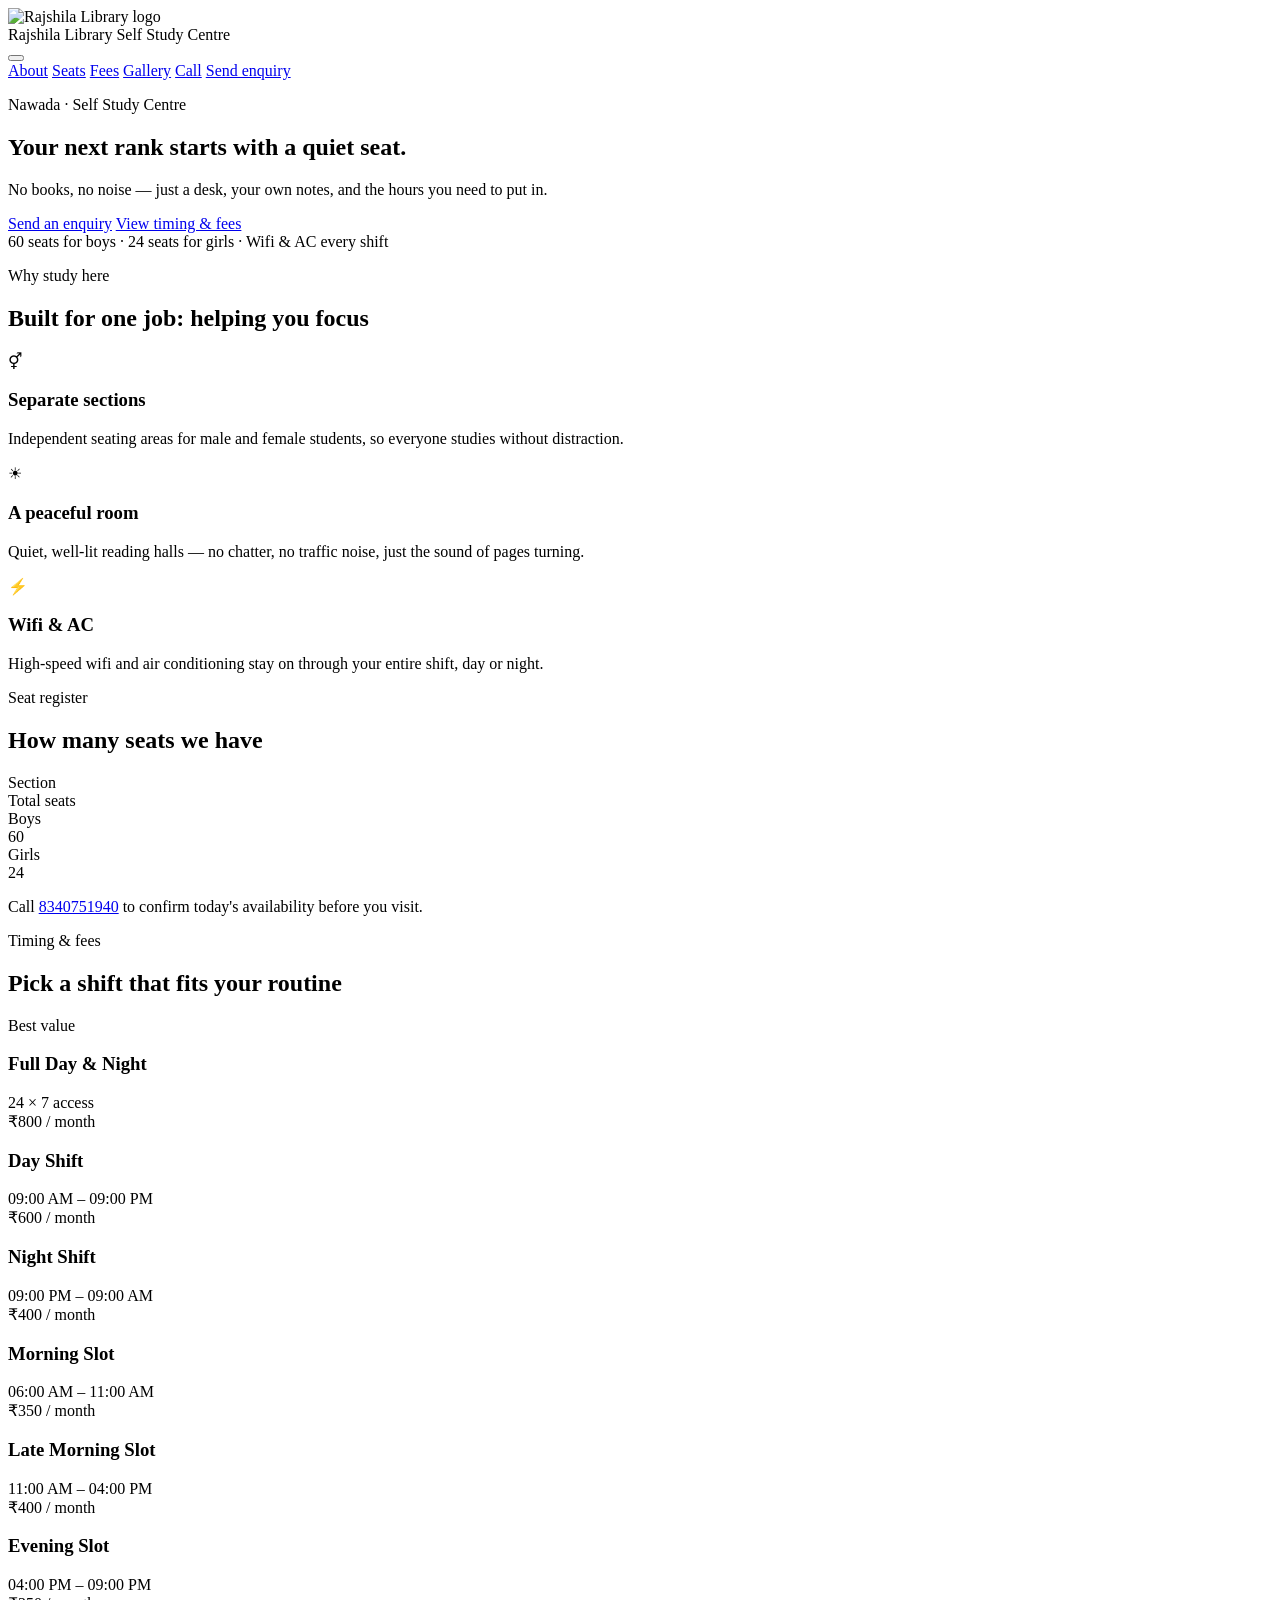
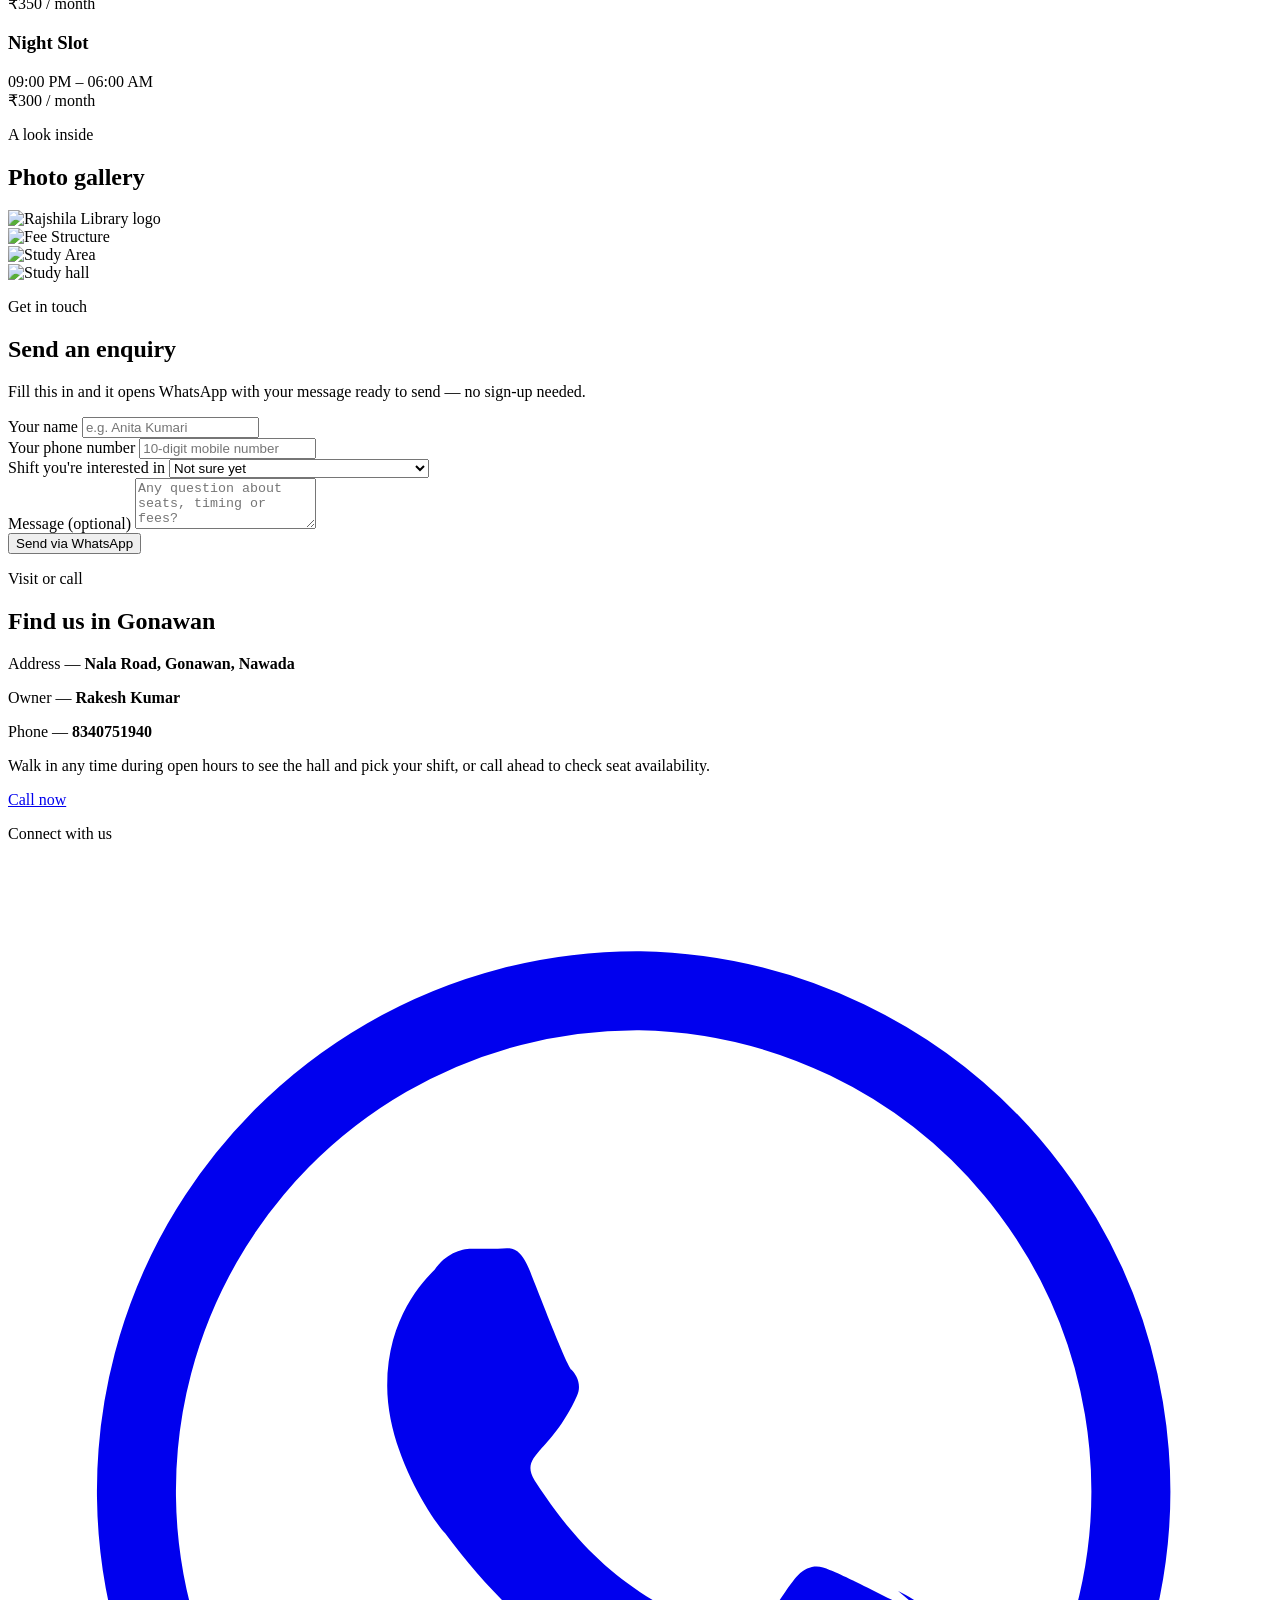
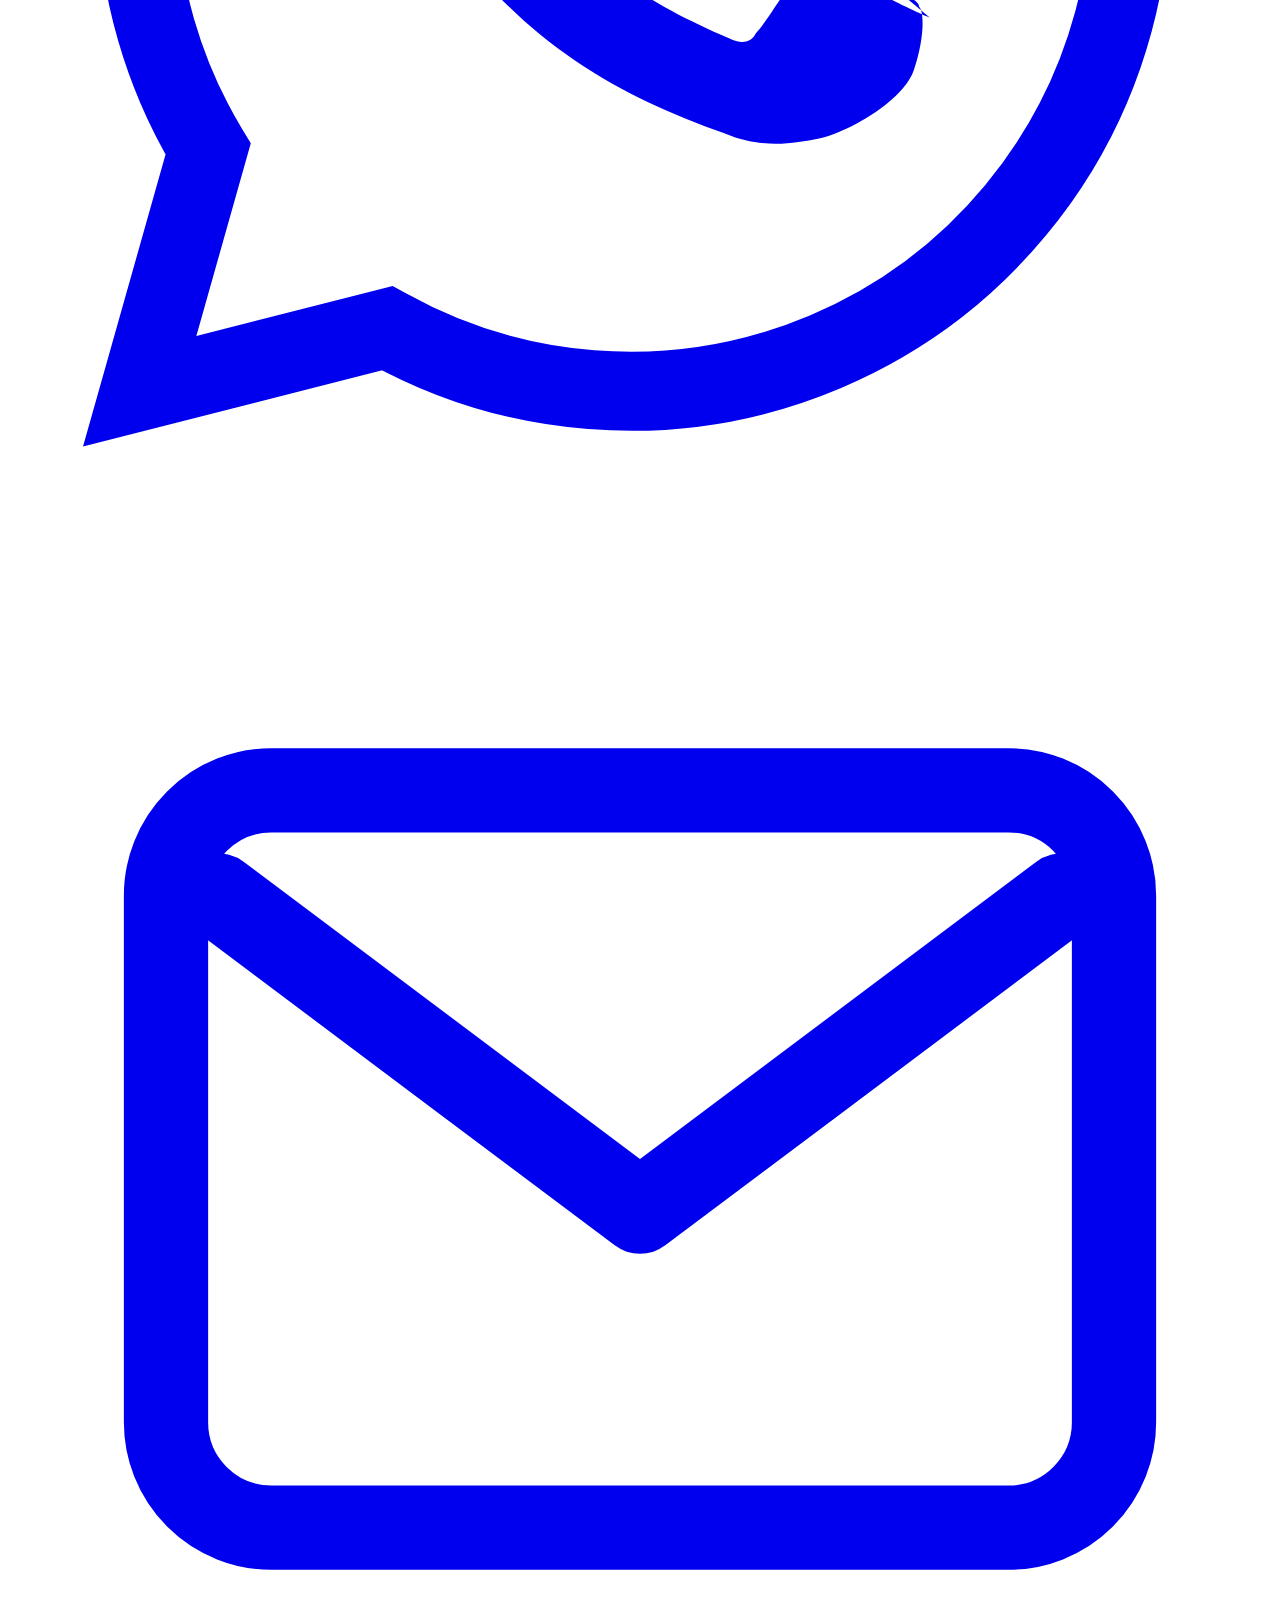
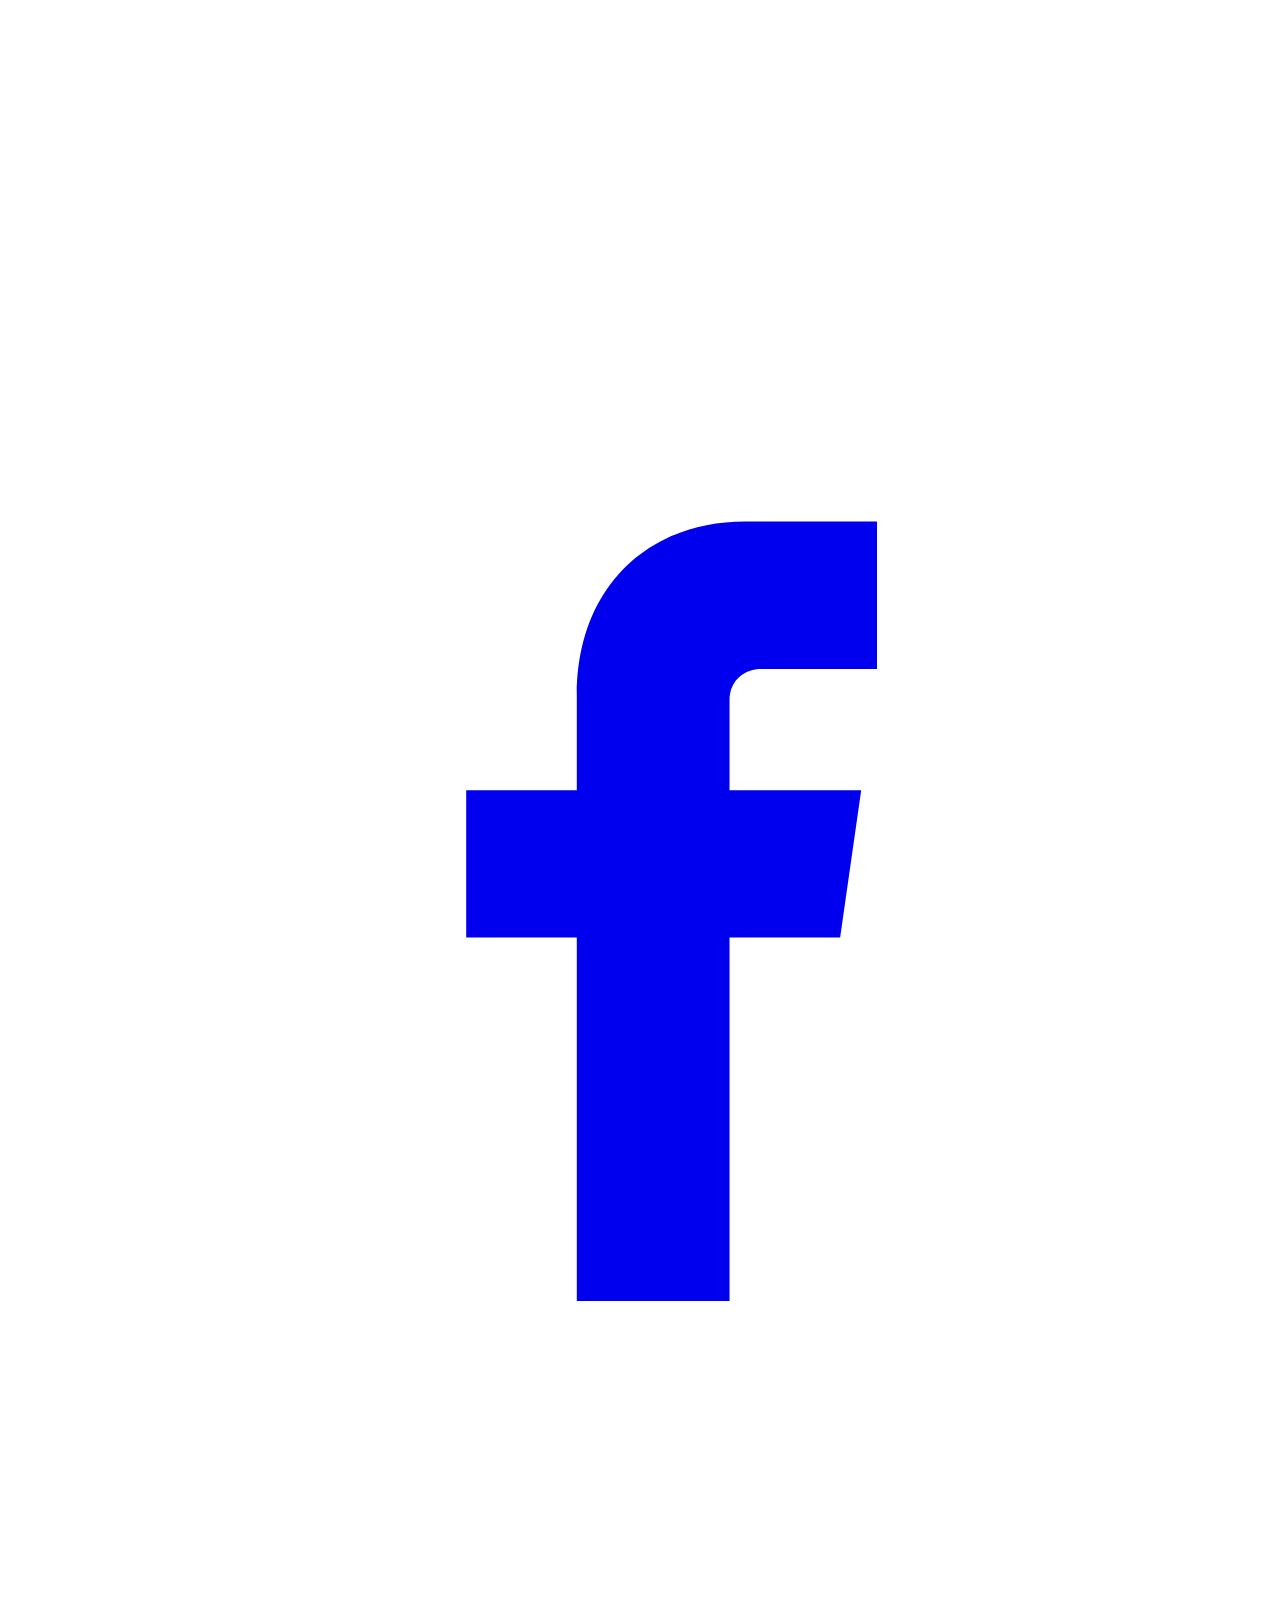
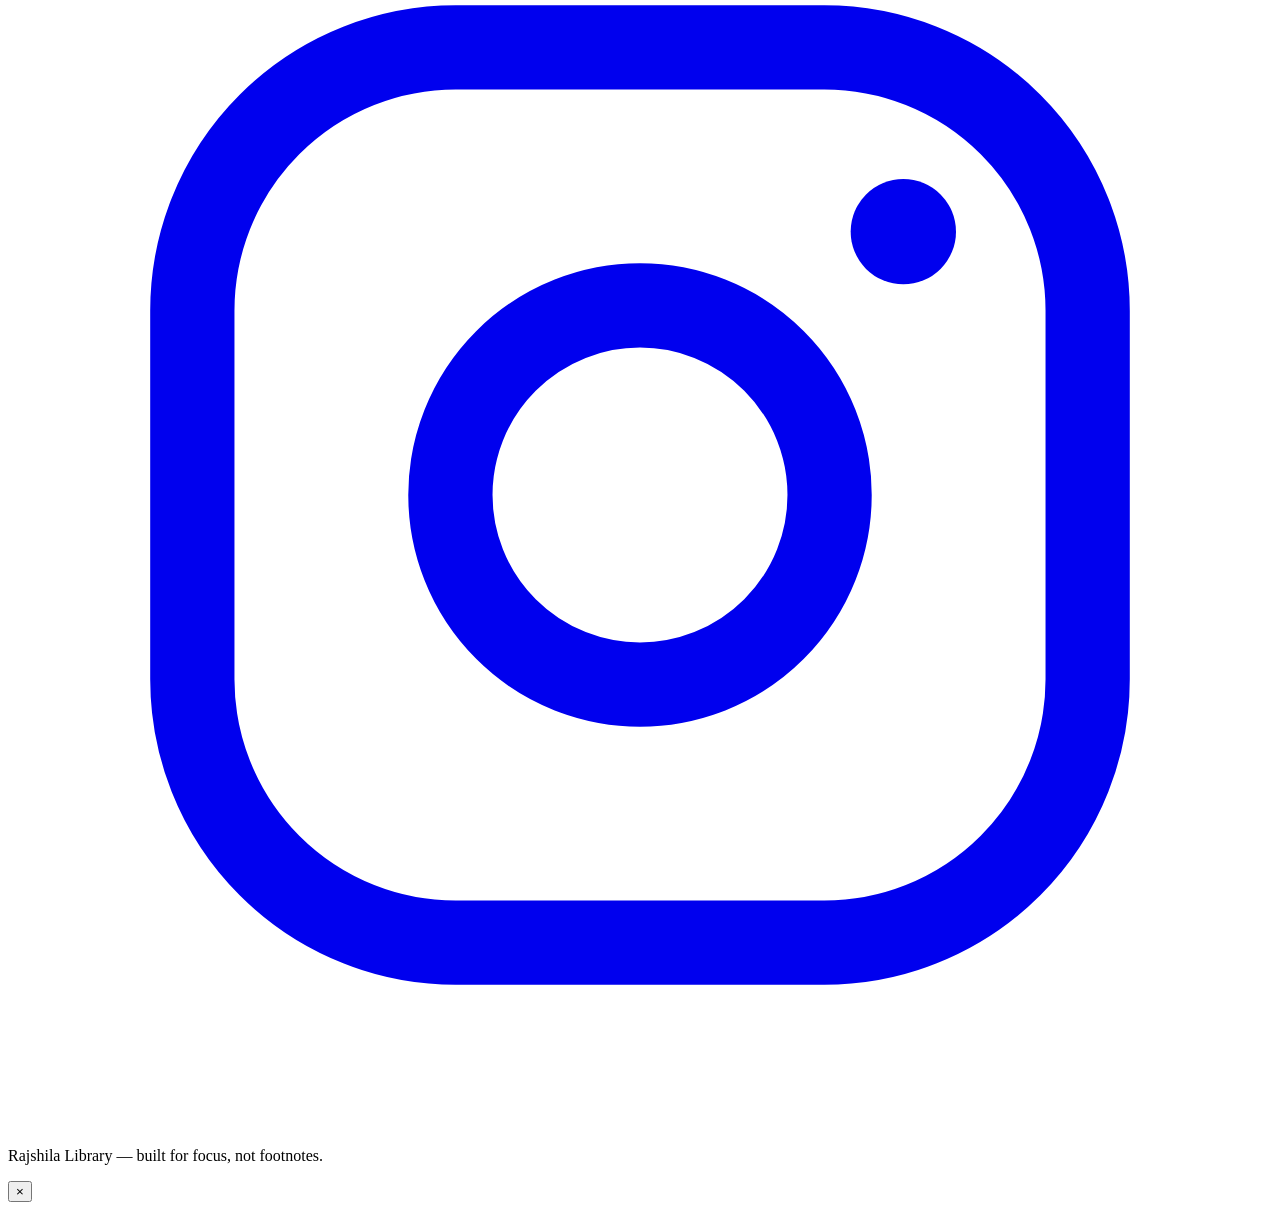
==== index.html @ 410b5708 "added index.html" ====
<!DOCTYPE html>
<html lang="en">
<head>
<meta charset="UTF-8">
<meta name="viewport" content="width=device-width, initial-scale=1.0">
<title>Rajshila Library — Self Study Centre, Nawada</title>

<meta name="description" content="Rajshila Library is a self-study centre on Nala Road, Gonawan, Nawada — separate sections for boys and girls, high-speed wifi, AC, and flexible hourly/monthly seating plans.">
<meta property="og:title" content="Rajshila Library — Self Study Centre, Nawada">
<meta property="og:description" content="Self-study centre in Nawada with separate boys/girls sections, wifi and AC. Seats from ₹300/month.">
<meta property="og:image" content="https://res.cloudinary.com/djsmnagvz/image/upload/v1782027560/IMG_20260621_130507_ysxnfb.png">
<meta property="og:type" content="website">

<script type="application/ld+json">
{
  "@context": "https://schema.org",
  "@type": "LocalBusiness",
  "name": "Rajshila Library",
  "image": "https://res.cloudinary.com/djsmnagvz/image/upload/v1782027560/IMG_20260621_130507_ysxnfb.png",
  "description": "Self-study centre with separate seating for boys and girls, high-speed wifi, and air conditioning.",
  "address": {
    "@type": "PostalAddress",
    "streetAddress": "Nala Road, Gonawan",
    "addressLocality": "Nawada",
    "addressRegion": "Bihar",
    "addressCountry": "IN"
  },
  "telephone": "+918340751940",
  "priceRange": "₹300–₹800"
}
</script>

<link rel="stylesheet" href="style.css">
</head>
<body>

<div class="bg-decor" aria-hidden="true">
  <span class="blob blob-blue"></span>
  <span class="blob blob-purple"></span>
  <span class="blob blob-green"></span>
</div>

<header class="site-header">
  <div class="wrap header-inner">
    <div class="brand">
      <img class="logo-img" src="https://res.cloudinary.com/djsmnagvz/image/upload/v1782027560/IMG_20260621_130507_ysxnfb.png" alt="Rajshila Library logo">
      <div class="brand-text">
        <span class="brand-name">Rajshila Library</span>
        <span class="brand-sub">Self Study Centre</span>
      </div>
    </div>

    <button class="nav-toggle" id="navToggle" aria-label="Open menu" aria-expanded="false">
      <span></span><span></span><span></span>
    </button>

    <nav class="main-nav" id="mainNav">
      <a href="#about">About</a>
      <a href="#seats">Seats</a>
      <a href="#fees">Fees</a>
      <a href="#gallery">Gallery</a>
      <a class="call-btn" href="tel:8340751940">Call</a>
      <a class="nav-cta" href="#enquiry">Send enquiry</a>
    </nav>
  </div>
</header>

<section class="hero">
  <div class="wrap hero-inner">
    <p class="eyebrow reveal">Nawada &middot; Self Study Centre</p>

    <h1 class="reveal" style="transition-delay:.05s">
      Your next rank starts with
      <span class="gradient-text">a quiet seat.</span>
    </h1>

    <p class="hero-sub reveal" style="transition-delay:.12s">
      No books, no noise &mdash; just a desk, your own notes, and the hours you need to put in.
    </p>

    <div class="hero-actions reveal" style="transition-delay:.18s">
      <a class="cta" href="#enquiry">Send an enquiry</a>
      <a class="cta cta-ghost" href="#fees">View timing &amp; fees</a>
    </div>

    <div class="trust-strip reveal" style="transition-delay:.24s">
      <span>60 seats for boys</span>
      <span class="dot">&middot;</span>
      <span>24 seats for girls</span>
      <span class="dot">&middot;</span>
      <span>Wifi &amp; AC every shift</span>
    </div>
  </div>
</section>

<section id="about">
  <div class="wrap">
    <div class="section-head reveal">
      <p class="eyebrow">Why study here</p>
      <h2>Built for one job: helping you focus</h2>
    </div>
    <div class="features">
      <div class="feature reveal">
        <span class="glyph" aria-hidden="true">&#9893;</span>
        <h3>Separate sections</h3>
        <p>Independent seating areas for male and female students, so everyone studies without distraction.</p>
      </div>
      <div class="feature reveal" style="transition-delay:.08s">
        <span class="glyph" aria-hidden="true">&#9728;</span>
        <h3>A peaceful room</h3>
        <p>Quiet, well-lit reading halls &mdash; no chatter, no traffic noise, just the sound of pages turning.</p>
      </div>
      <div class="feature reveal" style="transition-delay:.16s">
        <span class="glyph" aria-hidden="true">&#9889;</span>
        <h3>Wifi &amp; AC</h3>
        <p>High-speed wifi and air conditioning stay on through your entire shift, day or night.</p>
      </div>
    </div>
  </div>
</section>

<section id="seats" class="alt-bg">
  <div class="wrap">
    <div class="section-head reveal">
      <p class="eyebrow">Seat register</p>
      <h2>How many seats we have</h2>
    </div>
    <div class="register reveal">
      <div class="register-head">
        <div>Section</div>
        <div>Total seats</div>
      </div>
      <div class="register-row">
        <div class="who"><span class="who-dot dot-blue"></span>Boys</div>
        <div class="num">60</div>
      </div>
      <div class="register-row">
        <div class="who"><span class="who-dot dot-purple"></span>Girls</div>
        <div class="num">24</div>
      </div>
    </div>
    <p class="register-note">Call <a href="tel:8340751940">8340751940</a> to confirm today's availability before you visit.</p>
  </div>
</section>

<section id="fees">
  <div class="wrap">
    <div class="section-head reveal">
      <p class="eyebrow">Timing &amp; fees</p>
      <h2>Pick a shift that fits your routine</h2>
    </div>
    <div class="fees-grid">
      <div class="admit-card featured reveal">
        <span class="tag">Best value</span>
        <h3>Full Day &amp; Night</h3>
        <span class="time">24 &times; 7 access</span>
        <div class="price">&#8377;800<span> / month</span></div>
      </div>
      <div class="admit-card reveal" style="transition-delay:.04s">
        <h3>Day Shift</h3>
        <span class="time">09:00 AM &ndash; 09:00 PM</span>
        <div class="price">&#8377;600<span> / month</span></div>
      </div>
      <div class="admit-card reveal" style="transition-delay:.08s">
        <h3>Night Shift</h3>
        <span class="time">09:00 PM &ndash; 09:00 AM</span>
        <div class="price">&#8377;400<span> / month</span></div>
      </div>
      <div class="admit-card reveal" style="transition-delay:.12s">
        <h3>Morning Slot</h3>
        <span class="time">06:00 AM &ndash; 11:00 AM</span>
        <div class="price">&#8377;350<span> / month</span></div>
      </div>
      <div class="admit-card reveal" style="transition-delay:.16s">
        <h3>Late Morning Slot</h3>
        <span class="time">11:00 AM &ndash; 04:00 PM</span>
        <div class="price">&#8377;400<span> / month</span></div>
      </div>
      <div class="admit-card reveal" style="transition-delay:.2s">
        <h3>Evening Slot</h3>
        <span class="time">04:00 PM &ndash; 09:00 PM</span>
        <div class="price">&#8377;350<span> / month</span></div>
      </div>
      <div class="admit-card reveal" style="transition-delay:.24s">
        <h3>Night Slot</h3>
        <span class="time">09:00 PM &ndash; 06:00 AM</span>
        <div class="price">&#8377;300<span> / month</span></div>
      </div>
    </div>
  </div>
</section>

<section id="gallery" class="alt-bg">
  <div class="wrap">
    <div class="section-head reveal">
      <p class="eyebrow">A look inside</p>
      <h2>Photo gallery</h2>
    </div>
    <div class="gallery-grid">
      <div class="gallery-item reveal">
        <img src="https://res.cloudinary.com/djsmnagvz/image/upload/v1782027560/IMG_20260621_130507_ysxnfb.png" alt="Rajshila Library logo">
      </div>
      
      <div class="gallery-item">
      <img src="https://res.cloudinary.com/djsmnagvz/image/upload/v1782027560/IMG_20260621_130728_tbbjml.jpg" alt="Fee Structure">
      </div>
      
      <div class="gallery-item">
      <img src="https://res.cloudinary.com/djsmnagvz/image/upload/v1782029126/IMG_20260621_133235_wfstyn.jpg" alt="Study Area">
      </div>
      
      <div class="gallery-item">
      <img src="https://res.cloudinary.com/djsmnagvz/image/upload/v1782029126/IMG_20260621_132923_i2meen.jpg" alt="Study hall">
      </div>
    </div>
  </div>
</section>

<section id="enquiry">
  <div class="wrap">
    <div class="section-head reveal">
      <p class="eyebrow">Get in touch</p>
      <h2>Send an enquiry</h2>
      <p class="section-sub">Fill this in and it opens WhatsApp with your message ready to send &mdash; no sign-up needed.</p>
    </div>

    <form class="enquiry-form reveal" id="enquiryForm" novalidate>
      <div class="form-row two-col">
        <div class="field">
          <label for="fName">Your name</label>
          <input type="text" id="fName" name="name" required placeholder="e.g. Anita Kumari">
          <span class="field-error" id="errName"></span>
        </div>
        <div class="field">
          <label for="fPhone">Your phone number</label>
          <input type="tel" id="fPhone" name="phone" required placeholder="10-digit mobile number">
          <span class="field-error" id="errPhone"></span>
        </div>
      </div>

      <div class="field">
        <label for="fShift">Shift you're interested in</label>
        <select id="fShift" name="shift">
          <option value="Not sure yet">Not sure yet</option>
          <option value="Full Day & Night (24x7) - Rs 800">Full Day &amp; Night (24x7) &mdash; &#8377;800</option>
          <option value="Day Shift (9AM-9PM) - Rs 600">Day Shift (9AM&ndash;9PM) &mdash; &#8377;600</option>
          <option value="Night Shift (9PM-9AM) - Rs 400">Night Shift (9PM&ndash;9AM) &mdash; &#8377;400</option>
          <option value="Morning Slot (6AM-11AM) - Rs 350">Morning Slot (6AM&ndash;11AM) &mdash; &#8377;350</option>
          <option value="Late Morning Slot (11AM-4PM) - Rs 400">Late Morning Slot (11AM&ndash;4PM) &mdash; &#8377;400</option>
          <option value="Evening Slot (4PM-9PM) - Rs 350">Evening Slot (4PM&ndash;9PM) &mdash; &#8377;350</option>
          <option value="Night Slot (9PM-6AM) - Rs 300">Night Slot (9PM&ndash;6AM) &mdash; &#8377;300</option>
        </select>
      </div>

      <div class="field">
        <label for="fMessage">Message (optional)</label>
        <textarea id="fMessage" name="message" rows="3" placeholder="Any question about seats, timing or fees?"></textarea>
      </div>

      <button type="submit" class="cta" id="enquirySubmit">Send via WhatsApp</button>
      <p class="form-note" id="formNote"></p>
    </form>
  </div>
</section>

<section id="contact" class="alt-bg">
  <div class="wrap">
    <div class="contact-box reveal">
      <div class="contact-grid">
        <div>
          <p class="eyebrow contact-eyebrow">Visit or call</p>
          <h2>Find us in Gonawan</h2>
          <p class="contact-line">Address &mdash; <b>Nala Road, Gonawan, Nawada</b></p>
          <p class="contact-line">Owner &mdash; <b>Rakesh Kumar</b></p>
          <p class="contact-line">Phone &mdash; <b>8340751940</b></p>
        </div>
        <div>
          <p class="contact-copy">
            Walk in any time during open hours to see the hall and pick your shift, or call ahead to check seat availability.
          </p>
          <a class="cta" href="tel:8340751940">Call now</a>
        </div>
      </div>

      <div class="connect-row">
        <p class="eyebrow connect-label">Connect with us</p>
        <div class="social-icons">
          <a class="social-icon whatsapp" href="https://wa.me/918340751940" target="_blank" rel="noopener" aria-label="Chat on WhatsApp" title="WhatsApp">
            <svg viewBox="0 0 24 24" fill="none" xmlns="http://www.w3.org/2000/svg"><path d="M17.5 14.4c-.3-.1-1.6-.8-1.9-.9-.2-.1-.4-.1-.6.1-.2.2-.6.9-.8 1.1-.1.2-.3.2-.5.1-1.6-.7-2.6-1.3-3.7-3-.3-.5.3-.5.8-1.6.1-.2 0-.4-.1-.5-.1-.1-.6-1.4-.8-1.9-.2-.5-.4-.4-.6-.4h-.5c-.2 0-.5.1-.7.4-.2.2-.9.9-.9 2.2s.9 2.6 1.1 2.8c1.4 1.9 3 3 5.3 3.8.7.3 1.3.2 1.8.1.5-.1 1.6-.7 1.8-1.3.2-.6.2-1.1.1-1.2 0-.1-.2-.2-.4-.3z" fill="currentColor"/><path d="M12 2.5a9.5 9.5 0 0 0-8.2 14.4L2.5 21.5l4.7-1.2A9.5 9.5 0 1 0 12 2.5z" stroke="currentColor" stroke-width="1.5"/></svg>
          </a>
          <a class="social-icon email" href="mailto:rajshilalibrary@example.com" aria-label="Send an email" title="Email">
            <svg viewBox="0 0 24 24" fill="none" xmlns="http://www.w3.org/2000/svg"><rect x="3" y="5" width="18" height="14" rx="2" stroke="currentColor" stroke-width="1.6"/><path d="M4 7l8 6 8-6" stroke="currentColor" stroke-width="1.6" stroke-linecap="round" stroke-linejoin="round"/></svg>
          </a>
          <a class="social-icon facebook" href="https://m.facebook.com/" target="_blank" rel="noopener" aria-label="Visit our Facebook page" title="Facebook">
            <svg viewBox="0 0 24 24" fill="none" xmlns="http://www.w3.org/2000/svg"><path d="M14 9h2.5V6.2H14c-1.9 0-3.2 1.3-3.2 3.3v1.8H8.7v2.8h2.1V21h2.9v-6.9h2.1l.4-2.8h-2.5V9.6c0-.4.3-.6.6-.6z" fill="currentColor"/></svg>
          </a>
          <a class="social-icon instagram" href="https://www.instagram.com/" target="_blank" rel="noopener" aria-label="Visit our Instagram profile" title="Instagram">
            <svg viewBox="0 0 24 24" fill="none" xmlns="http://www.w3.org/2000/svg"><rect x="3.5" y="3.5" width="17" height="17" rx="5" stroke="currentColor" stroke-width="1.6"/><circle cx="12" cy="12" r="3.6" stroke="currentColor" stroke-width="1.6"/><circle cx="17" cy="7" r="1" fill="currentColor"/></svg>
          </a>
        </div>
      </div>
    </div>
  </div>
</section>

<footer>
  <p>Rajshila Library &mdash; built for focus, not footnotes.</p>
</footer>

<div class="lightbox" id="lightbox">
  <button class="lightbox-close" id="lightboxClose" aria-label="Close image">&times;</button>
  <img id="lightboxImg" src="" alt="">
</div>

<script src="script.js"></script>
</body>
</html>
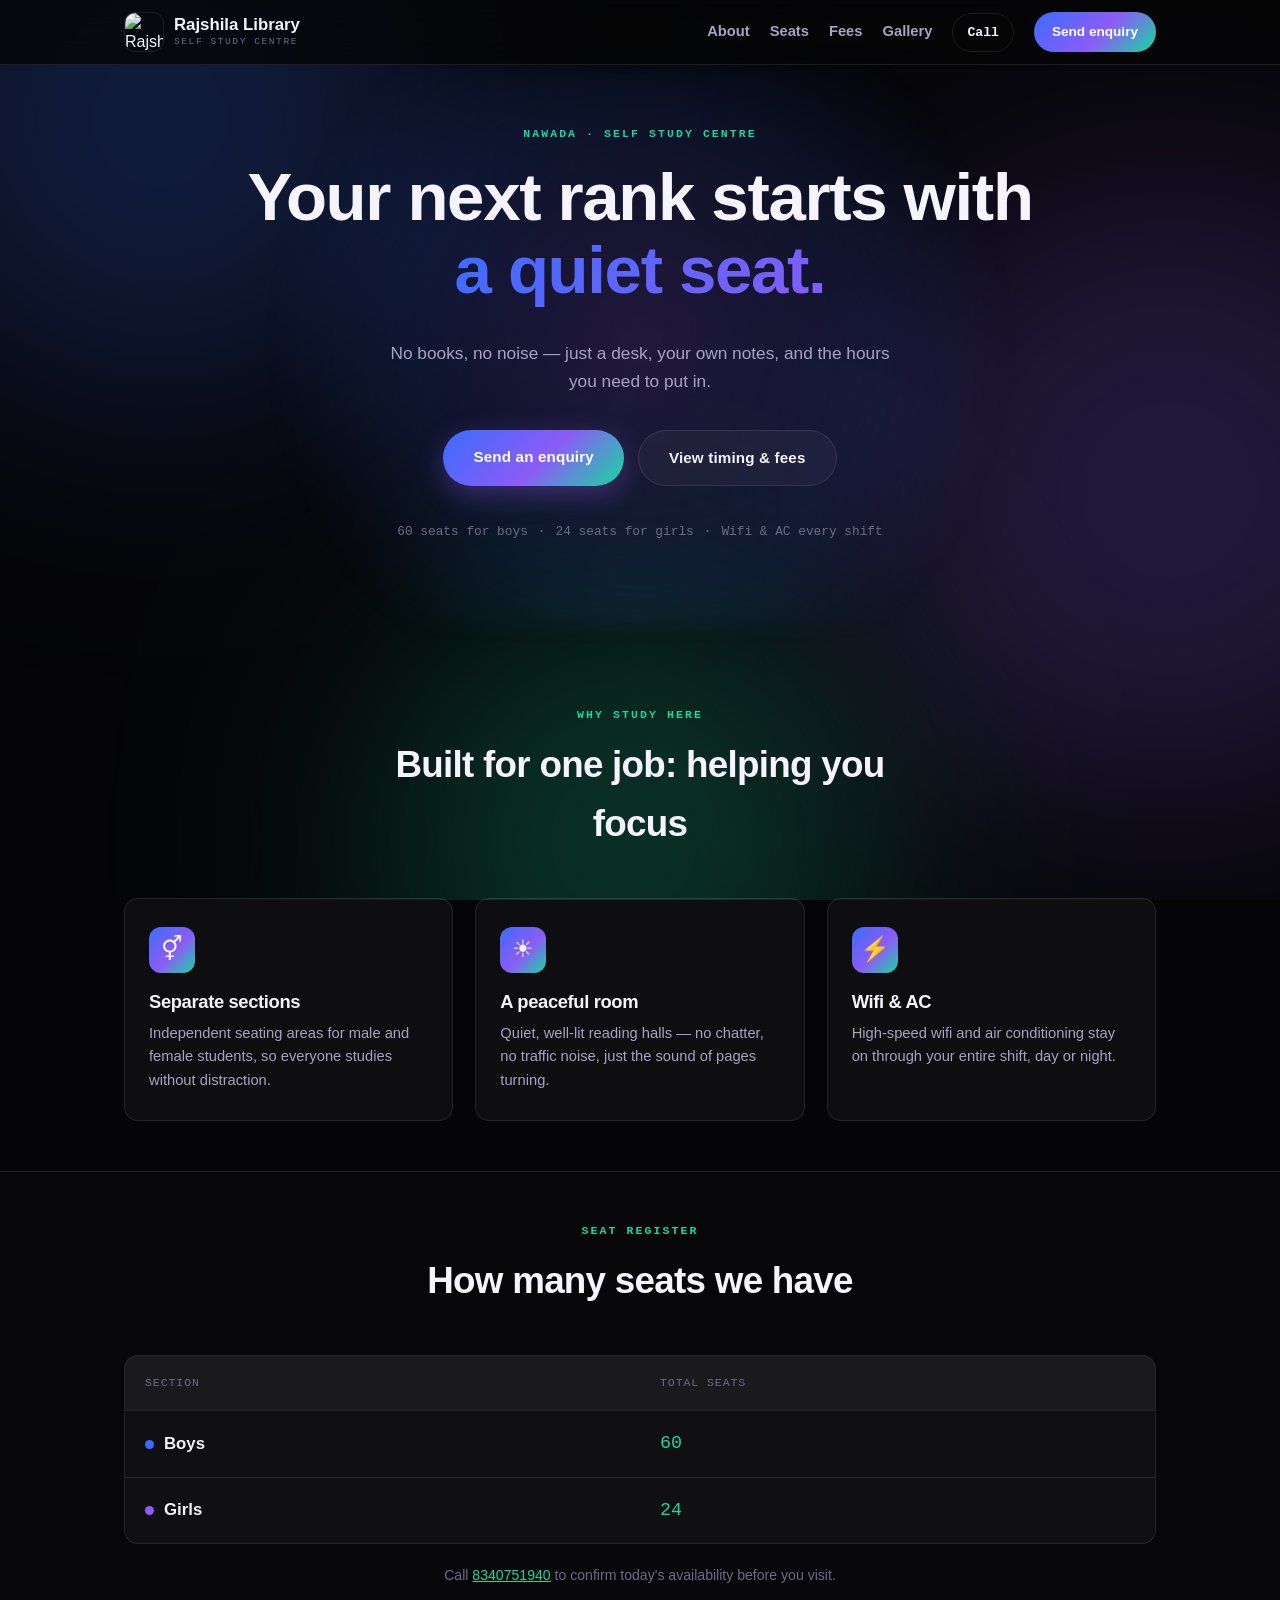
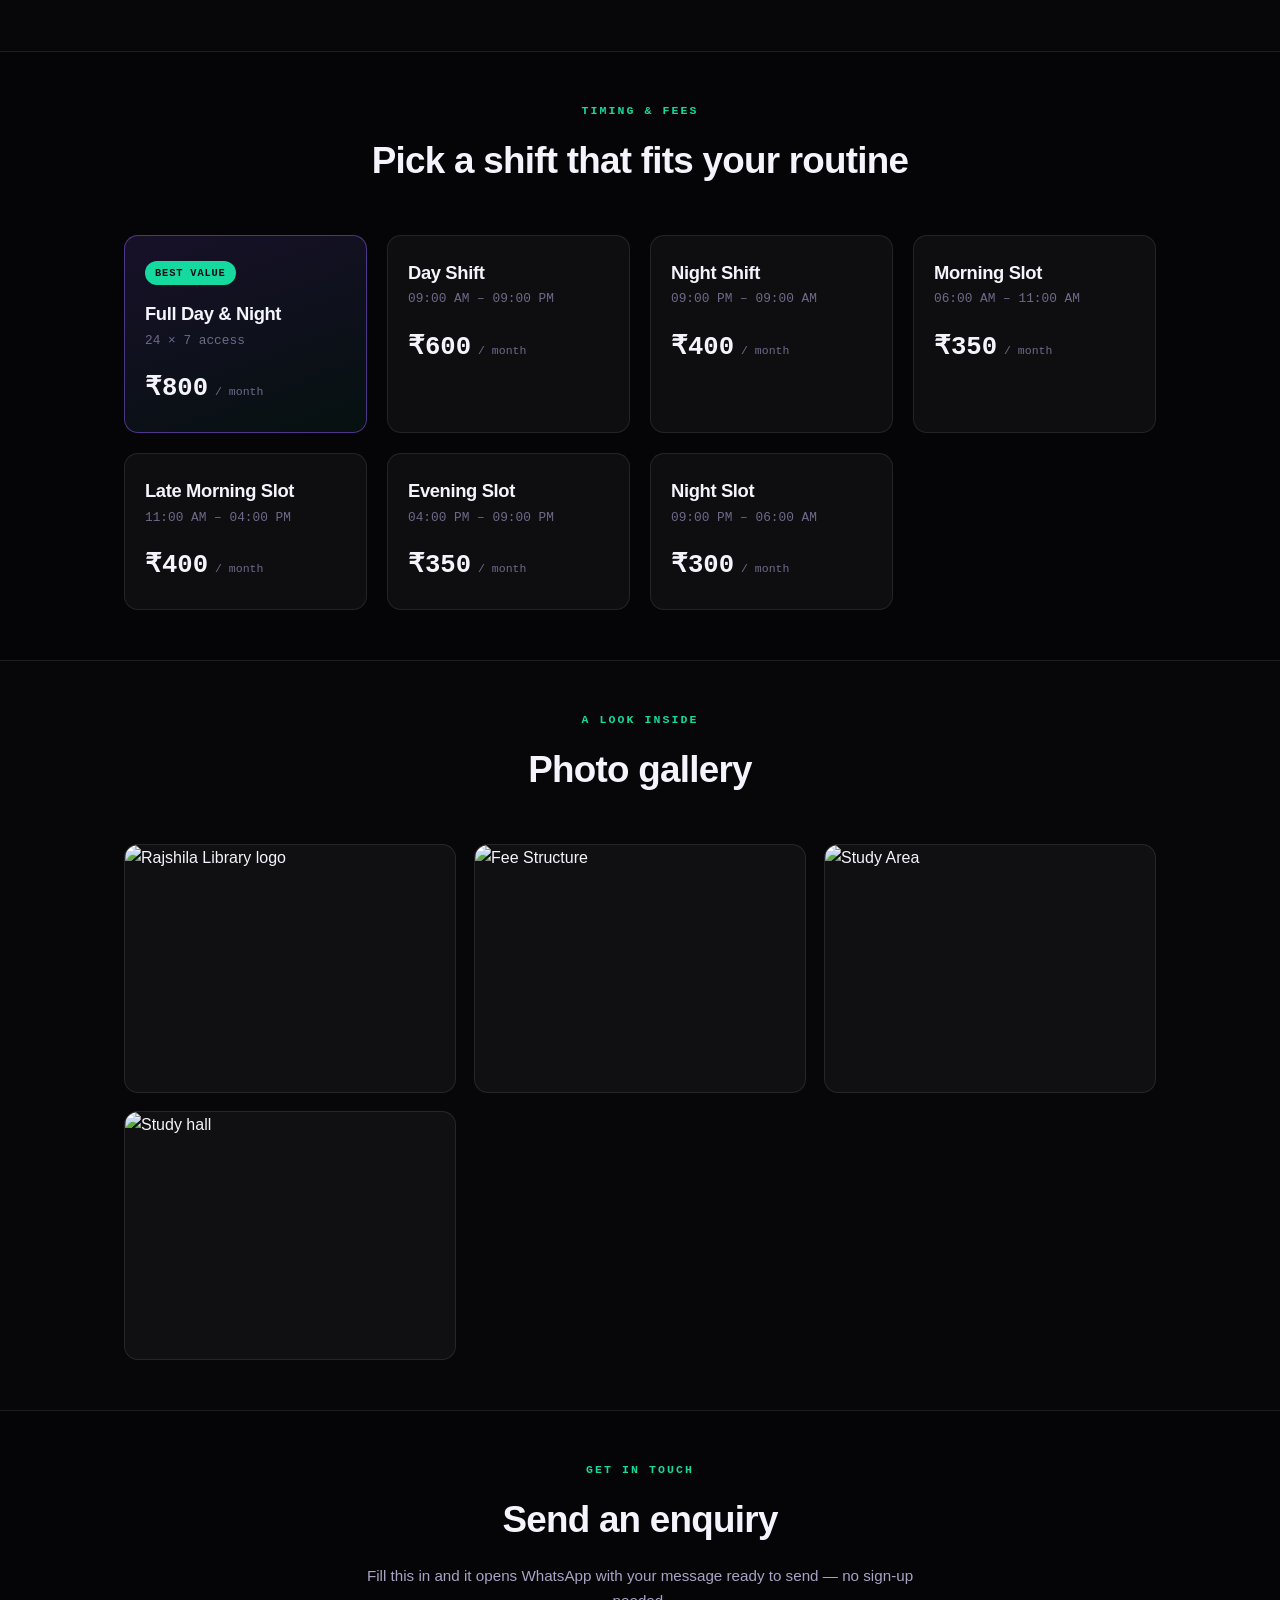
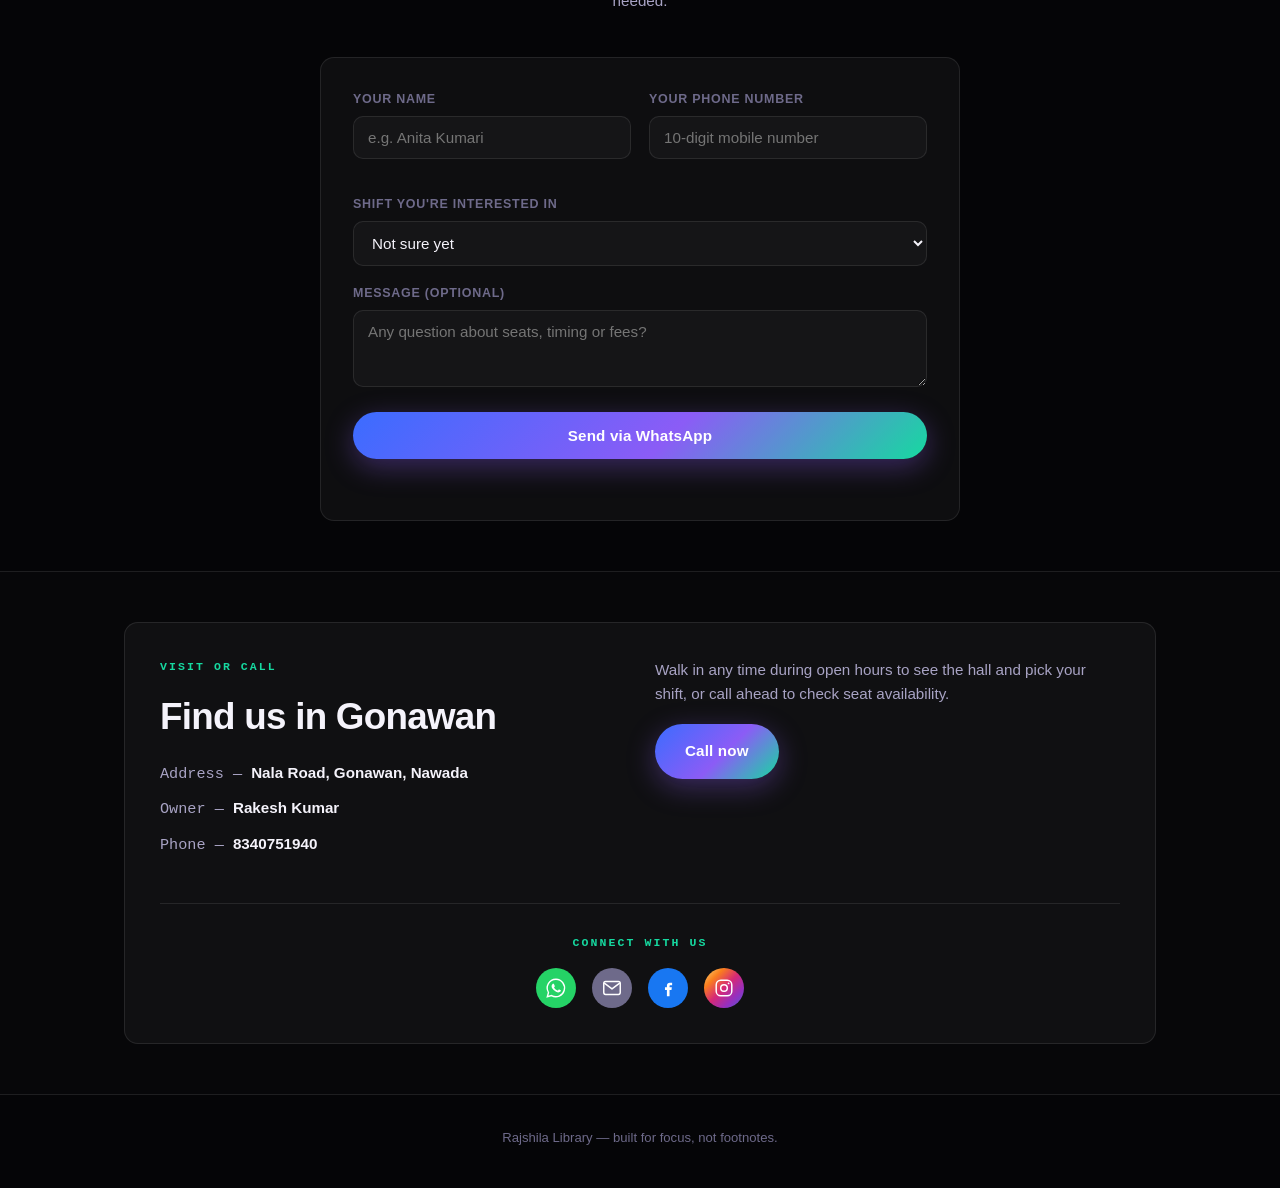
==== commit bcdecc23: "url added into index.html for SEO" ====
--- a/index.html
+++ b/index.html
@@ -16,6 +16,7 @@
   "@context": "https://schema.org",
   "@type": "LocalBusiness",
   "name": "Rajshila Library",
+  "url": "https://nityanand2003.github.io/Rajshila-Library-Nawada/"
   "image": "https://res.cloudinary.com/djsmnagvz/image/upload/v1782027560/IMG_20260621_130507_ysxnfb.png",
   "description": "Self-study centre with separate seating for boys and girls, high-speed wifi, and air conditioning.",
   "address": {
--- a/style.css
+++ b/style.css
@@ -0,0 +1,438 @@
+:root{
+  --bg:#050507;
+  --glass: rgba(255,255,255,0.04);
+  --glass-strong: rgba(255,255,255,0.065);
+  --glass-border: rgba(255,255,255,0.09);
+  --ink:#F5F3FB;
+  --ink-soft:#A8A3C4;
+  --ink-faint:#6E6A8A;
+  --blue:#3B6CFF;
+  --purple:#8B5CF6;
+  --green:#16D9A0;
+  --gradient-brand: linear-gradient(135deg, var(--blue) 0%, var(--purple) 55%, var(--green) 100%);
+  --radius: 14px;
+  --radius-sm: 10px;
+  --font-display: -apple-system, 'Segoe UI', Roboto, Helvetica, Arial, sans-serif;
+  --font-body: -apple-system, 'Segoe UI', Roboto, Helvetica, Arial, sans-serif;
+  --font-mono: 'SFMono-Regular', Consolas, 'Liberation Mono', Menlo, Courier, monospace;
+}
+
+*{ box-sizing:border-box; }
+html{ scroll-behavior:smooth; background:var(--bg); }
+body{
+  margin:0;
+  background:var(--bg);
+  color:var(--ink);
+  font-family:var(--font-body);
+  line-height:1.6;
+  overflow-x:hidden;
+}
+h1,h2,h3{
+  font-family:var(--font-display);
+  margin:0 0 .4em 0;
+  color:var(--ink);
+  letter-spacing:-0.02em;
+  font-weight:800;
+}
+p{ margin:0 0 1em 0; }
+a{ color:inherit; }
+:focus-visible{ outline:3px solid var(--green); outline-offset:2px; }
+
+@media (prefers-reduced-motion: reduce){
+  *{ animation:none !important; transition:none !important; }
+}
+
+.wrap{ max-width:1080px; margin:0 auto; padding:0 24px; position:relative; z-index:1; }
+
+.eyebrow{
+  font-family:var(--font-mono);
+  font-size:.72rem;
+  letter-spacing:.18em;
+  text-transform:uppercase;
+  color:var(--green);
+  font-weight:700;
+  display:block;
+}
+
+/* ---------- animated background ---------- */
+.bg-decor{
+  position:fixed;
+  inset:0;
+  z-index:0;
+  overflow:hidden;
+  pointer-events:none;
+}
+.blob{
+  position:absolute;
+  border-radius:50%;
+  filter:blur(120px);
+  opacity:.22;
+  mix-blend-mode:screen;
+}
+.blob-blue{
+  width:560px; height:560px;
+  background:var(--blue);
+  top:-160px; left:-120px;
+  animation:drift1 22s ease-in-out infinite alternate;
+}
+.blob-purple{
+  width:620px; height:620px;
+  background:var(--purple);
+  top:20%; right:-200px;
+  animation:drift2 26s ease-in-out infinite alternate;
+}
+.blob-green{
+  width:480px; height:480px;
+  background:var(--green);
+  bottom:-180px; left:30%;
+  animation:drift3 24s ease-in-out infinite alternate;
+}
+@keyframes drift1{
+  0%{ transform:translate(0,0) scale(1); }
+  100%{ transform:translate(80px,60px) scale(1.1); }
+}
+@keyframes drift2{
+  0%{ transform:translate(0,0) scale(1); }
+  100%{ transform:translate(-70px,40px) scale(1.08); }
+}
+@keyframes drift3{
+  0%{ transform:translate(0,0) scale(1); }
+  100%{ transform:translate(50px,-50px) scale(1.12); }
+}
+
+/* ---------- reveal-on-scroll ---------- */
+.reveal{
+  opacity:0;
+  transform:translateY(18px);
+  transition:opacity .7s ease, transform .7s ease;
+}
+.reveal.visible{
+  opacity:1;
+  transform:translateY(0);
+}
+
+/* ---------- HEADER ---------- */
+.site-header{
+  position:sticky; top:0; z-index:50;
+  background:rgba(5,5,7,0.8);
+  -webkit-backdrop-filter:blur(14px);
+  backdrop-filter:blur(14px);
+  border-bottom:1px solid var(--glass-border);
+}
+.header-inner{
+  display:flex; align-items:center; justify-content:space-between;
+  padding:12px 24px;
+}
+.brand{ display:flex; align-items:center; gap:10px; }
+.logo-img{
+  width:40px; height:40px; border-radius:11px;
+  object-fit:cover; flex:none;
+  border:1px solid var(--glass-border);
+}
+.brand-text{ display:flex; flex-direction:column; line-height:1.1; }
+.brand-name{ font-weight:800; font-size:1.05rem; color:var(--ink); }
+.brand-sub{
+  font-family:var(--font-mono); font-size:.6rem; letter-spacing:.16em;
+  text-transform:uppercase; color:var(--ink-faint); margin-top:2px;
+}
+
+.main-nav{ display:flex; align-items:center; gap:20px; }
+.main-nav a{
+  text-decoration:none; color:var(--ink-soft); font-size:.92rem; font-weight:600;
+  transition:color .15s ease;
+}
+.main-nav > a:not(.call-btn):not(.nav-cta):hover{ color:var(--ink); }
+.call-btn{
+  font-family:var(--font-mono); font-size:.82rem !important; border:1px solid var(--glass-border);
+  padding:8px 14px; border-radius:999px; color:var(--ink) !important;
+  transition:border-color .15s ease, color .15s ease;
+}
+.call-btn:hover{ border-color:var(--green); color:var(--green) !important; }
+.nav-cta{
+  background:var(--gradient-brand); color:#fff !important; font-weight:700;
+  padding:9px 18px; border-radius:999px; font-size:.85rem !important;
+  box-shadow:0 0 0 rgba(139,92,246,0); transition:box-shadow .2s ease, transform .15s ease;
+}
+.nav-cta:hover{ box-shadow:0 4px 22px rgba(139,92,246,.45); transform:translateY(-1px); }
+
+.nav-toggle{
+  display:none; flex-direction:column; justify-content:center; gap:5px;
+  width:38px; height:38px; background:var(--glass); border:1px solid var(--glass-border);
+  border-radius:var(--radius-sm); cursor:pointer; padding:0;
+}
+.nav-toggle span{ width:18px; height:2px; background:var(--ink); margin:0 auto; display:block; }
+
+/* ---------- HERO ---------- */
+.hero{ position:relative; }
+.hero::before{
+  content:"";
+  position:absolute;
+  top:0; left:50%;
+  width:900px; height:560px;
+  transform:translateX(-50%);
+  background:radial-gradient(circle, rgba(139,92,246,.22), rgba(59,108,255,.12) 45%, transparent 70%);
+  filter:blur(10px);
+  pointer-events:none;
+  z-index:0;
+}
+.hero-inner{
+  padding:10px 24px 64px; text-align:center; position:relative; z-index:1;
+}
+.hero .eyebrow{ margin-bottom:18px; }
+.hero h1{
+  font-size:clamp(2.6rem,6vw,4.2rem); line-height:1.08; margin-bottom:.5em;
+}
+.gradient-text{
+  background:var(--gradient-brand);
+  background-size:200% 200%;
+  -webkit-background-clip:text;
+  background-clip:text;
+  color:transparent;
+  display:inline-block;
+  animation:shift 8s ease infinite;
+}
+@keyframes shift{
+  0%,100%{ background-position:0% 50%; }
+  50%{ background-position:100% 50%; }
+}
+.hero-sub{
+  font-size:1.08rem; color:var(--ink-soft); max-width:520px; margin:0 auto 2em;
+}
+.hero-actions{ display:flex; gap:14px; justify-content:center; flex-wrap:wrap; margin-bottom:2.2em; }
+
+.cta{
+  display:inline-block; background:var(--gradient-brand); color:#fff; text-decoration:none;
+  font-weight:700; font-size:.95rem; letter-spacing:.01em;
+  padding:15px 30px; border-radius:999px; border:none;
+  box-shadow:0 8px 28px rgba(139,92,246,.35);
+  transition:transform .15s ease, box-shadow .2s ease;
+  cursor:pointer;
+}
+.cta:hover{ transform:translateY(-2px); box-shadow:0 12px 34px rgba(139,92,246,.5); }
+.cta-ghost{
+  background:var(--glass); color:var(--ink); border:1px solid var(--glass-border);
+  box-shadow:none;
+}
+.cta-ghost:hover{ border-color:var(--green); box-shadow:none; transform:translateY(-2px); }
+
+.trust-strip{
+  display:flex; gap:10px; justify-content:center; flex-wrap:wrap;
+  font-family:var(--font-mono); font-size:.8rem; color:var(--ink-faint);
+}
+.trust-strip .dot{ color:var(--ink-faint); }
+
+/* ---------- SECTION SHELL ---------- */
+section{ padding:50px 0; position:relative; }
+.alt-bg{ background:rgba(255,255,255,0.012); border-top:1px solid var(--glass-border); border-bottom:1px solid var(--glass-border); }
+.section-head{ text-align:center; max-width:580px; margin:0 auto 44px; }
+.section-head h2{ font-size:clamp(1.9rem,3.4vw,2.3rem); }
+.section-sub{ color:var(--ink-soft); font-size:.95rem; margin-top:.6em; }
+
+/* ---------- FEATURES ---------- */
+.features{ display:grid; grid-template-columns:repeat(3,1fr); gap:22px; }
+.feature{
+  background:var(--glass); border:1px solid var(--glass-border);
+  padding:28px 24px; border-radius:var(--radius);
+  transition:transform .2s ease, border-color .2s ease, background .2s ease;
+}
+.feature:hover{
+  transform:translateY(-4px);
+  border-color:rgba(139,92,246,.4);
+  background:var(--glass-strong);
+}
+.feature .glyph{
+  font-size:1.5rem; margin-bottom:14px; display:flex; align-items:center; justify-content:center;
+  width:46px; height:46px; border-radius:12px; background:var(--gradient-brand);
+}
+.feature h3{ font-size:1.15rem; margin-bottom:.3em; }
+.feature p{ margin:0; color:var(--ink-soft); font-size:.92rem; }
+
+/* ---------- SEAT REGISTER ---------- */
+.register{
+  background:var(--glass); border:1px solid var(--glass-border); border-radius:var(--radius);
+  overflow:hidden;
+}
+.register-head{
+  display:grid; grid-template-columns:1fr 1fr;
+  background:rgba(255,255,255,0.04);
+  font-family:var(--font-mono); font-size:.72rem; text-transform:uppercase; letter-spacing:.08em;
+  color:var(--ink-faint);
+}
+.register-head div, .register-row div{ padding:18px 20px; }
+.register-row{
+  display:grid; grid-template-columns:1fr 1fr;
+  border-top:1px solid var(--glass-border); align-items:center;
+}
+.register-row .who{ font-weight:700; font-size:1.05rem; display:flex; align-items:center; gap:10px; }
+.who-dot{ width:9px; height:9px; border-radius:50%; display:inline-block; }
+.dot-blue{ background:var(--blue); }
+.dot-purple{ background:var(--purple); }
+.register-row .num{ font-family:var(--font-mono); font-size:1.15rem; color:var(--green); }
+.register-note{
+  text-align:center; font-size:.88rem; color:var(--ink-faint); margin-top:20px;
+}
+.register-note a{ color:var(--green); text-decoration:underline; }
+
+/* ---------- FEES / ADMIT CARDS ---------- */
+.fees-grid{ display:grid; grid-template-columns:repeat(auto-fit,minmax(220px,1fr)); gap:20px; }
+.admit-card{
+  background:var(--glass); border:1px solid var(--glass-border); border-radius:var(--radius);
+  padding:22px 20px; position:relative;
+  transition:transform .2s ease, border-color .2s ease, background .2s ease;
+}
+.admit-card:hover{
+  transform:translateY(-4px);
+  border-color:rgba(22,217,160,.4);
+  background:var(--glass-strong);
+}
+.admit-card.featured{
+  border-color:rgba(139,92,246,.5);
+  background:linear-gradient(160deg, rgba(139,92,246,.14), rgba(22,217,160,.06));
+}
+.admit-card .tag{
+  display:inline-block; font-family:var(--font-mono); font-size:.65rem; letter-spacing:.08em;
+  text-transform:uppercase; font-weight:700; color:#0B0B14;
+  background:var(--green); padding:4px 10px; border-radius:999px; margin-bottom:14px;
+}
+.admit-card h3{ font-size:1.15rem; margin-bottom:2px; }
+.admit-card .time{
+  font-family:var(--font-mono); font-size:.8rem; color:var(--ink-faint);
+  margin-bottom:18px; display:block;
+}
+.admit-card .price{
+  font-family:var(--font-mono); font-size:1.6rem; font-weight:700; color:var(--ink); margin-top:6px;
+}
+.admit-card .price span{ font-size:.72rem; font-weight:500; color:var(--ink-faint); }
+
+/* ---------- GALLERY ---------- */
+.gallery-grid{
+  display:grid; grid-template-columns:repeat(3,1fr); gap:18px;
+}
+.gallery-item{
+  aspect-ratio:4/3; border-radius:var(--radius); overflow:hidden;
+  background:var(--glass); border:1px solid var(--glass-border);
+  display:flex; align-items:center; justify-content:center;
+  transition:transform .2s ease, border-color .2s ease;
+}
+.gallery-item img{
+  width:100%; height:100%; object-fit:cover; display:block;
+  transition:transform .35s ease;
+  cursor:pointer;
+}
+.gallery-item:not(.placeholder):hover{ border-color:rgba(139,92,246,.4); }
+.gallery-item:not(.placeholder):hover img{ transform:scale(1.06); }
+.gallery-item.placeholder{
+  flex-direction:column; gap:6px;
+  border:1.5px dashed var(--glass-border);
+  color:var(--ink-faint);
+}
+.gallery-item.placeholder .plus{
+  font-size:1.8rem; color:var(--ink-faint); line-height:1;
+}
+.gallery-item.placeholder p{ margin:0; font-size:.8rem; }
+
+/* ---------- LIGHTBOX ---------- */
+.lightbox{
+  position:fixed; inset:0; background:rgba(2,2,5,0.92); z-index:200;
+  display:none; align-items:center; justify-content:center; padding:30px;
+}
+.lightbox.show{ display:flex; }
+.lightbox img{
+  max-width:min(900px,92vw); max-height:86vh; border-radius:var(--radius-sm);
+  box-shadow:0 20px 60px rgba(0,0,0,.6);
+}
+.lightbox-close{
+  position:absolute; top:22px; right:28px; background:var(--glass);
+  border:1px solid var(--glass-border); color:var(--ink); width:42px; height:42px;
+  border-radius:50%; font-size:1.6rem; cursor:pointer; line-height:1;
+}
+.lightbox-close:hover{ border-color:var(--green); color:var(--green); }
+
+/* ---------- ENQUIRY FORM ---------- */
+.enquiry-form{
+  max-width:640px; margin:0 auto; background:var(--glass);
+  border:1px solid var(--glass-border); border-radius:var(--radius);
+  padding:32px;
+}
+.form-row.two-col{ display:grid; grid-template-columns:1fr 1fr; gap:18px; }
+.field{ margin-bottom:18px; }
+.field label{
+  display:block; font-size:.78rem; text-transform:uppercase; letter-spacing:.06em;
+  color:var(--ink-faint); margin-bottom:6px; font-weight:600;
+}
+.field input, .field select, .field textarea{
+  width:100%; padding:12px 14px; border:1px solid var(--glass-border); border-radius:var(--radius-sm);
+  background:rgba(255,255,255,0.03); font-family:var(--font-body); font-size:.95rem; color:var(--ink);
+  transition:border-color .15s ease;
+}
+.field input:focus, .field select:focus, .field textarea:focus{
+  border-color:var(--purple); outline:none;
+}
+.field textarea{ resize:vertical; font-family:var(--font-body); }
+.field-error{
+  display:block; min-height:1.1em; font-size:.78rem; color:#FF6B6B; margin-top:4px;
+}
+.enquiry-form .cta{ width:100%; text-align:center; border:none; }
+.form-note{ text-align:center; font-size:.85rem; margin:12px 0 0; min-height:1.2em; color:var(--green); }
+
+/* ---------- CONTACT + CONNECT ---------- */
+.contact-box{
+  background:var(--glass); border:1px solid var(--glass-border);
+  border-radius:var(--radius); padding:35px;
+}
+.contact-grid{
+  display:grid; grid-template-columns:1fr 1fr; gap:30px; align-items:start;
+}
+.contact-box h2{ font-size:clamp(1.9rem,3.4vw,2.3rem); }
+.contact-eyebrow{ color:var(--green); }
+.contact-line{ font-family:var(--font-mono); font-size:.95rem; margin-bottom:10px; color:var(--ink-soft); }
+.contact-line b{ color:var(--ink); font-family:var(--font-body); font-weight:700; }
+.contact-copy{ color:var(--ink-soft); margin-bottom:18px; font-size:.95rem; }
+
+.connect-row{
+  margin-top:36px; padding-top:30px; border-top:1px solid var(--glass-border);
+  text-align:center;
+}
+.connect-label{ margin-bottom:16px; }
+.social-icons{ display:flex; gap:16px; justify-content:center; flex-wrap:wrap; }
+.social-icon{
+  width:40px; height:40px; border-radius:50%; display:flex; align-items:center; justify-content:center;
+  color:#fff; transition:transform .18s ease, box-shadow .2s ease;
+}
+.social-icon svg{ width:22px; height:22px; }
+.social-icon:hover{ transform:translateY(-3px); }
+.social-icon.whatsapp{ background:#25D366; }
+.social-icon.whatsapp:hover{ box-shadow:0 8px 24px rgba(37,211,102,.45); }
+.social-icon.email{ background:var(--ink-faint); }
+.social-icon.email:hover{ box-shadow:0 8px 24px rgba(168,163,196,.35); }
+.social-icon.youtube{ background:#FF0033; }
+.social-icon.youtube:hover{ box-shadow:0 8px 24px rgba(255,0,51,.4); }
+.social-icon.facebook{ background:#1877F2; }
+.social-icon.facebook:hover{ box-shadow:0 8px 24px rgba(24,119,242,.4); }
+.social-icon.instagram{ background:linear-gradient(135deg,#FEDA75,#FA7E1E,#D62976,#962FBF,#4F5BD5); }
+.social-icon.instagram:hover{ box-shadow:0 8px 24px rgba(214,41,118,.4); }
+
+/* ---------- FOOTER ---------- */
+footer{ padding:32px 0 40px; text-align:center; font-size:.82rem; color:var(--ink-faint); }
+footer p{ margin:0; }
+
+/* ---------- RESPONSIVE ---------- */
+@media (max-width:760px){
+  .main-nav{
+    position:absolute; top:100%; left:0; right:0;
+    background:rgba(5,5,7,0.96); backdrop-filter:blur(14px);
+    flex-direction:column; align-items:flex-start;
+    gap:4px; padding:14px 24px 22px; border-bottom:1px solid var(--glass-border);
+    display:none;
+  }
+  .main-nav.open{ display:flex; }
+  .main-nav a{ padding:10px 0; width:100%; }
+  .call-btn, .nav-cta{ margin-top:8px; text-align:center; width:100%; }
+  .nav-toggle{ display:flex; }
+  .features{ grid-template-columns:1fr; }
+  .register-head, .register-row{ grid-template-columns:1fr 1fr; font-size:.88rem; }
+  .contact-grid{ grid-template-columns:1fr; }
+  .form-row.two-col{ grid-template-columns:1fr; }
+  .gallery-grid{ grid-template-columns:repeat(2,1fr); }
+  .blob{ filter:blur(70px); opacity:.16; }
+}
